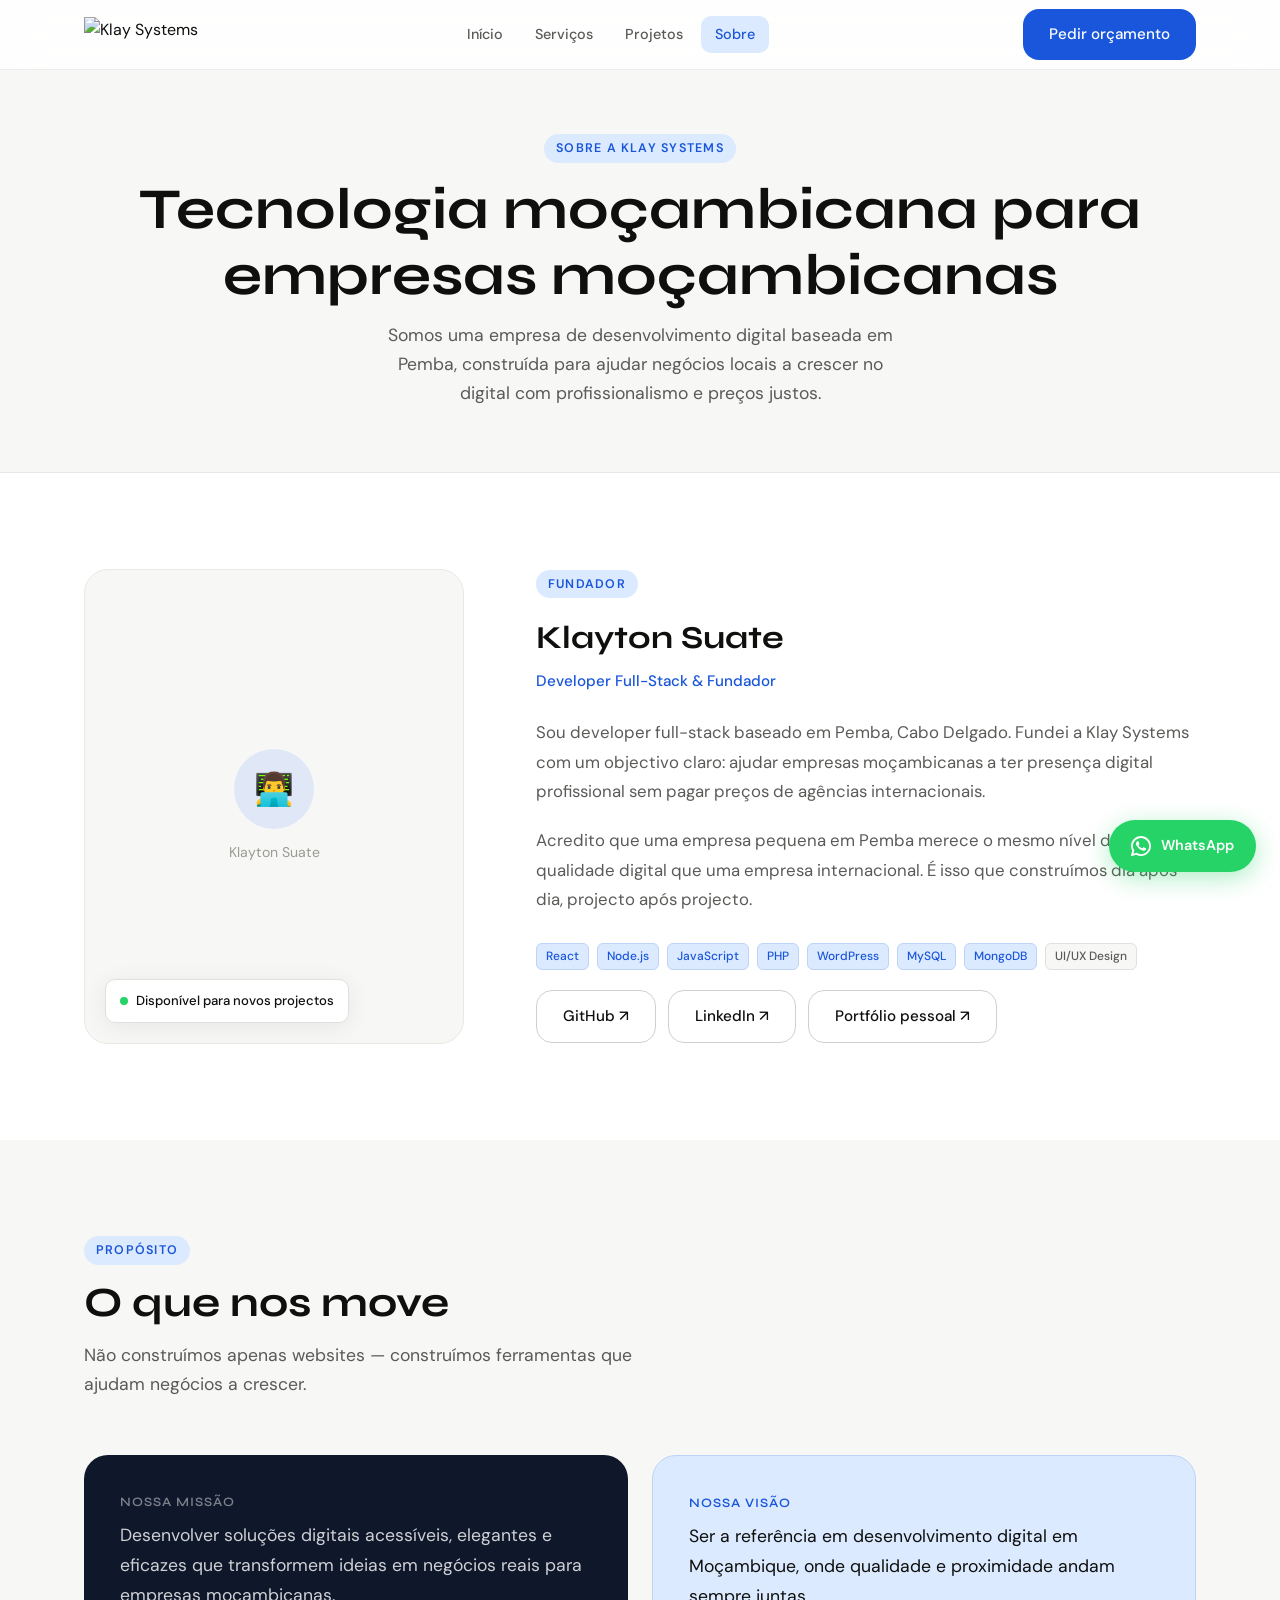
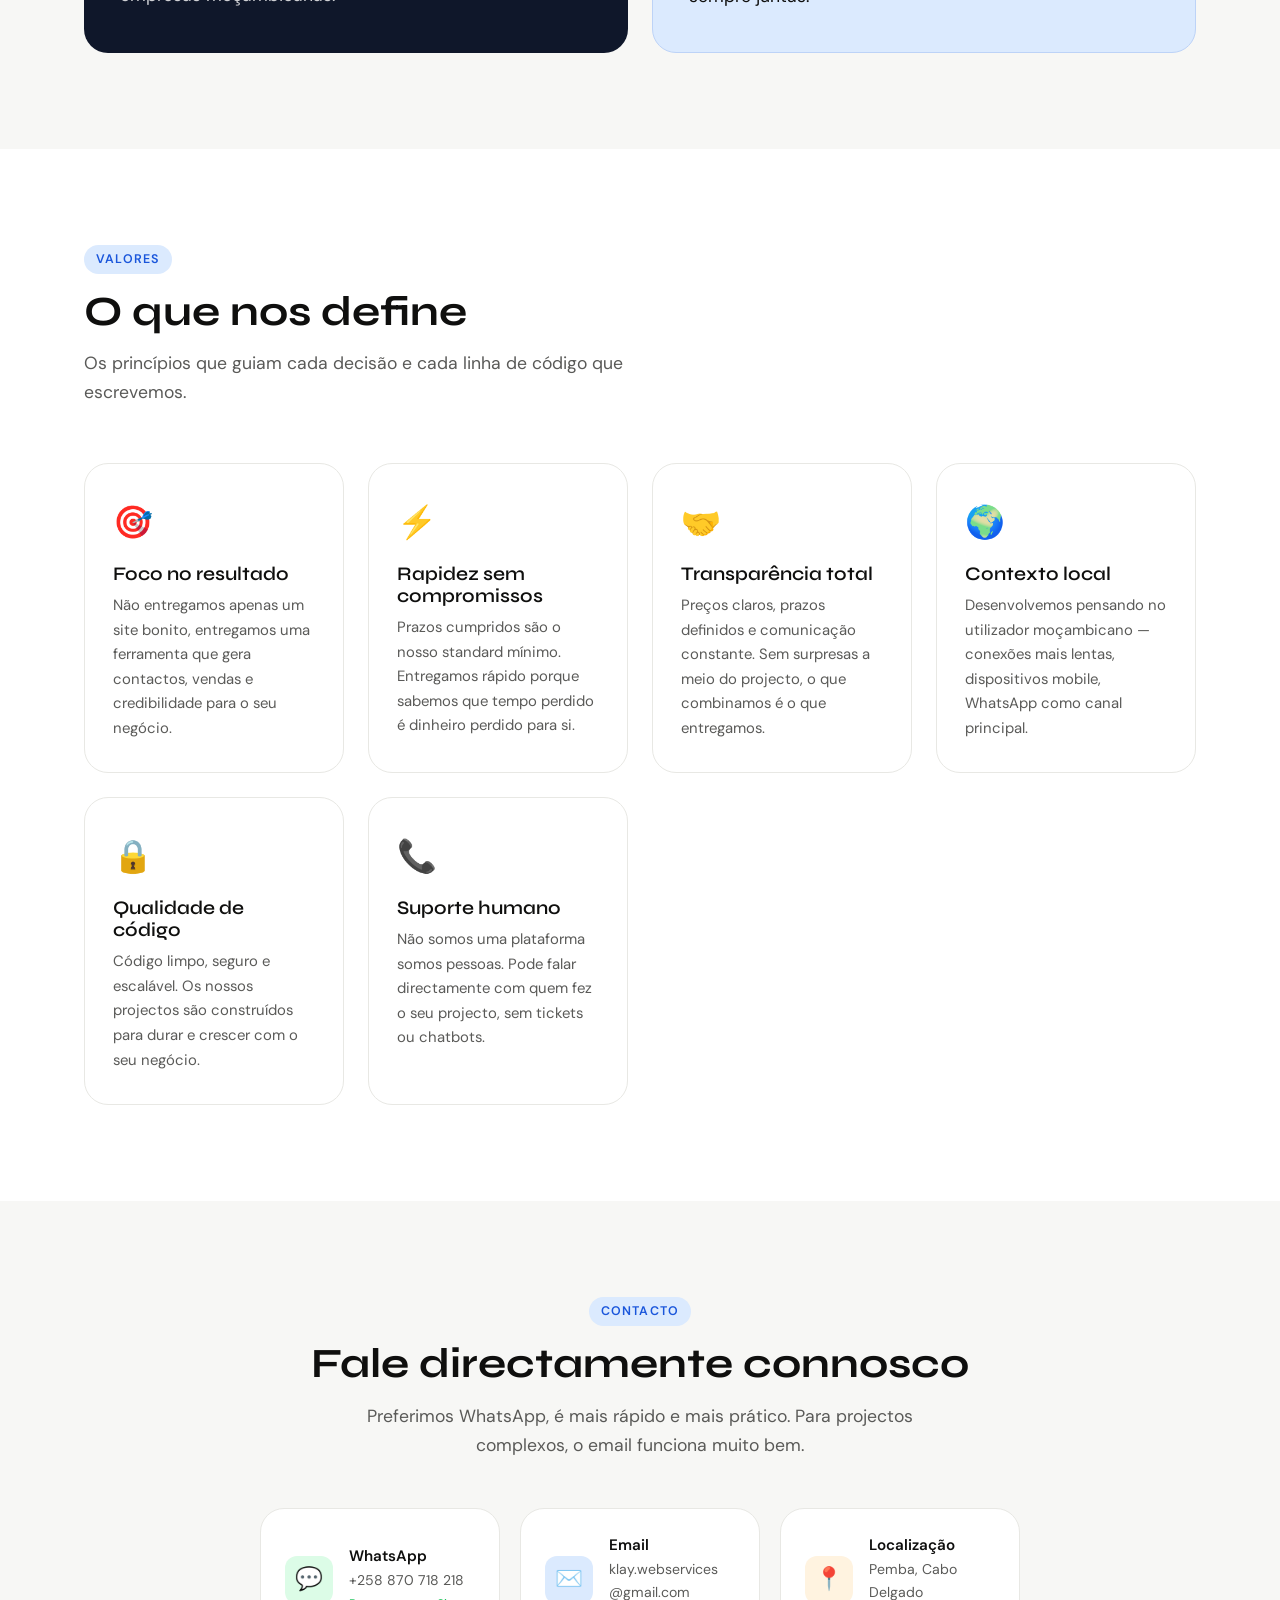
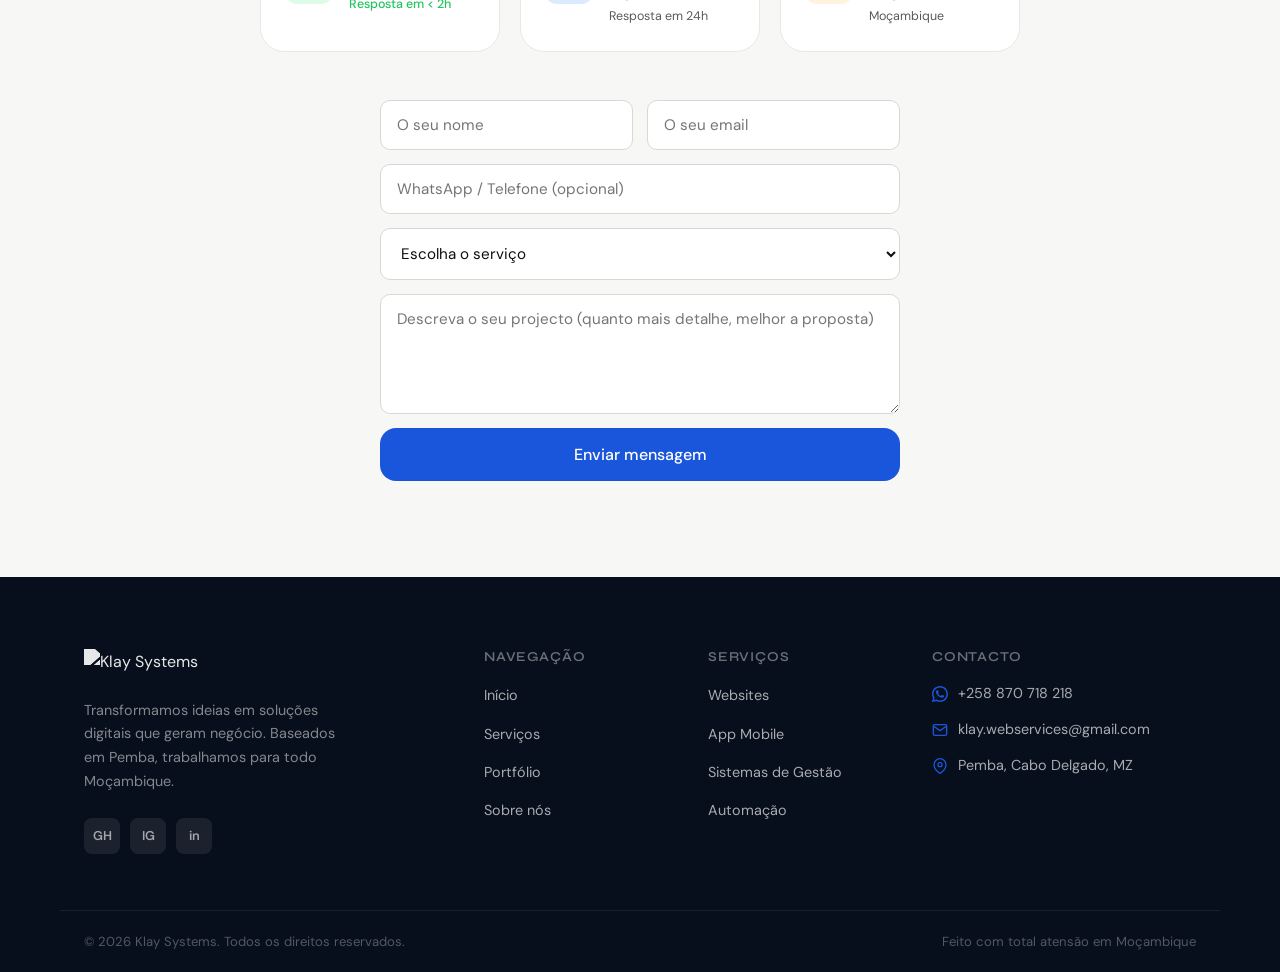
==== sobre.html @ cb5cb596 "Add files via upload p c" ====
<!DOCTYPE html>
<html lang="pt">
<head>
  <meta charset="UTF-8">
  <meta name="viewport" content="width=device-width, initial-scale=1.0">
  <title>Klay Systems | Sobre Nós</title>
  <meta name="description" content="Conheça a Klay Systems — empresa de tecnologia baseada em Pemba, Moçambique, especializada em desenvolvimento web, sistemas e apps mobile.">
  <link rel="icon" type="image/png" href="img/icon.png">
  <link rel="stylesheet" href="style.css">
  <style>
    .page-hero {
      padding: calc(var(--nav-h) + 64px) 0 64px;
      text-align: center;
      background: var(--bg2);
      border-bottom: 1px solid #e8e8e4;
    }
    .page-hero h1 { margin-bottom: 12px; }
    .page-hero p { max-width: 520px; margin: 0 auto; font-size: 1.1rem; }

    /* Founder section */
    .founder-grid {
      display: grid;
      grid-template-columns: 380px 1fr;
      gap: 72px;
      align-items: center;
    }
    .founder-photo {
      border-radius: var(--radius-lg);
      overflow: hidden;
      aspect-ratio: 4/5;
      background: var(--bg2);
      border: 1.5px solid #e8e8e4;
      position: relative;
    }
    .founder-photo img {
      width: 100%; height: 100%;
      object-fit: cover;
      object-position: center top;
    }
    .founder-photo-placeholder {
      width: 100%; height: 100%;
      display: flex;
      flex-direction: column;
      align-items: center;
      justify-content: center;
      gap: 12px;
      color: var(--muted);
      font-size: 0.88rem;
    }
    .founder-photo-placeholder .avatar {
      width: 80px; height: 80px;
      border-radius: 50%;
      background: #e0e8f8;
      display: flex; align-items: center; justify-content: center;
      font-size: 2rem;
    }
    .founder-badge {
      position: absolute;
      bottom: 20px; left: 20px;
      background: var(--bg);
      border: 1px solid #e0e0dc;
      border-radius: var(--radius-sm);
      padding: 10px 14px;
      display: flex;
      align-items: center;
      gap: 8px;
      box-shadow: var(--shadow);
    }
    .founder-badge-dot { width: 8px; height: 8px; border-radius: 50%; background: var(--green); }
    .founder-badge span { font-size: 0.82rem; font-weight: 500; }
    .founder-info {}
    .founder-name {
      font-family: 'Syne', sans-serif;
      font-size: 2rem;
      font-weight: 700;
      margin-bottom: 4px;
    }
    .founder-title { color: var(--primary); font-weight: 500; font-size: 0.95rem; margin-bottom: 24px; }
    .founder-bio { margin-bottom: 28px; line-height: 1.75; }
    .founder-links { display: flex; gap: 12px; flex-wrap: wrap; }
    .founder-skill-tags { display: flex; flex-wrap: wrap; gap: 8px; margin: 20px 0; }

    /* Values */
    .values-grid {
      display: grid;
      grid-template-columns: repeat(auto-fit, minmax(240px, 1fr));
      gap: 24px;
    }
    .value-card {
      background: var(--bg);
      border: 1.5px solid #e8e8e4;
      border-radius: var(--radius-lg);
      padding: 32px 28px;
      transition: var(--transition);
    }
    .value-card:hover {
      border-color: var(--primary);
      box-shadow: var(--shadow);
      transform: translateY(-3px);
    }
    .value-icon { font-size: 2rem; margin-bottom: 14px; }
    .value-card h3 { margin-bottom: 8px; }
    .value-card p { font-size: 0.93rem; }

    /* Mission/Vision */
    .mv-grid {
      display: grid;
      grid-template-columns: 1fr 1fr;
      gap: 24px;
    }
    .mv-card {
      border-radius: var(--radius-lg);
      padding: 40px 36px;
    }
    .mv-card.mission { background: #0f172a; color: #fff; }
    .mv-card.vision  { background: var(--primary-light); border: 1.5px solid #bdd3f7; }
    .mv-card h3 {
      font-size: 0.8rem;
      text-transform: uppercase;
      letter-spacing: 0.08em;
      font-weight: 600;
      margin-bottom: 12px;
    }
    .mv-card.mission h3 { color: rgba(255,255,255,0.45); }
    .mv-card.vision  h3 { color: var(--primary); }
    .mv-card p {
      font-size: 1.1rem;
      line-height: 1.7;
    }
    .mv-card.mission p { color: rgba(255,255,255,0.8); }
    .mv-card.vision  p { color: var(--text); }

    @media (max-width: 900px) {
      .founder-grid { grid-template-columns: 1fr; gap: 36px; }
      .founder-photo { max-width: 320px; margin: 0 auto; }
      .mv-grid { grid-template-columns: 1fr; }
    }
  </style>
</head>
<body>

<!-- NAVBAR -->
<header class="navbar">
  <div class="nav-inner">
    <a class="nav-logo" href="index.html">
      <img src="img/logo.png" alt="Klay Systems" height="36">
    </a>
    <nav class="nav-links">
      <a href="index.html">Início</a>
      <a href="precos.html">Serviços</a>
      <a href="projetos.html">Projetos</a>
      <a href="sobre.html" class="active">Sobre</a>
    </nav>
    <div class="nav-cta">
      <a href="index.html#contacto" class="btn btn-primary">Pedir orçamento</a>
      <button class="hamburger" id="hamburger" aria-label="Abrir menu" aria-expanded="false">
        <span></span><span></span><span></span>
      </button>
    </div>
  </div>
</header>
<nav class="mobile-menu" id="mobile-menu">
  <a href="index.html">Início</a>
  <a href="precos.html">Serviços</a>
  <a href="projetos.html">Projetos</a>
  <a href="sobre.html" class="active">Sobre</a>
  <div class="mobile-menu-cta">
    <a href="index.html#contacto" class="btn btn-primary btn-lg">Pedir orçamento grátis</a>
    <button class="btn btn-wa btn-lg" data-wa>WhatsApp</button>
  </div>
</nav>

<!-- PAGE HERO -->
<section class="page-hero">
  <div class="container">
    <div class="section-label reveal">Sobre a Klay Systems</div>
    <h1 class="reveal reveal-delay-1">Tecnologia moçambicana para empresas moçambicanas</h1>
    <p class="reveal reveal-delay-2">Somos uma empresa de desenvolvimento digital baseada em Pemba, construída para ajudar negócios locais a crescer no digital com profissionalismo e preços justos.</p>
  </div>
</section>

<!-- FOUNDER -->
<section class="section">
  <div class="container">
    <div class="founder-grid">
      <div class="founder-photo reveal">
        <!-- Se tiver foto real, substituir pelo img abaixo -->
        <img src="img/pp.jpg" alt="Klayton Suate — Fundador da Klay Systems" width="380" height="475" loading="lazy"
             onerror="this.style.display='none'; this.nextElementSibling.style.display='flex';">
        <div class="founder-photo-placeholder" style="display:none">
          <div class="avatar">👨‍💻</div>
          <span>Klayton Suate</span>
        </div>
        <div class="founder-badge">
          <div class="founder-badge-dot"></div>
          <span>Disponível para novos projectos</span>
        </div>
      </div>

      <div class="founder-info reveal reveal-delay-2">
        <div class="section-label">Fundador</div>
        <div class="founder-name">Klayton Suate</div>
        <div class="founder-title">Developer Full-Stack & Fundador</div>

        <p class="founder-bio">
          Sou developer full-stack baseado em Pemba, Cabo Delgado. Fundei a Klay Systems com um objectivo claro: ajudar empresas moçambicanas a ter presença digital profissional sem pagar preços de agências internacionais.
        </p>
        <p class="founder-bio" style="margin-top:-8px">
          Acredito que uma empresa pequena em Pemba merece o mesmo nível de qualidade digital que uma empresa internacional. É isso que construímos  dia após dia, projecto após projecto.
        </p>

        <div class="founder-skill-tags">
          <span class="tag tech">React</span>
          <span class="tag tech">Node.js</span>
          <span class="tag tech">JavaScript</span>
          <span class="tag tech">PHP</span>
          <span class="tag tech">WordPress</span>
          <span class="tag tech">MySQL</span>
          <span class="tag tech">MongoDB</span>
          <span class="tag">UI/UX Design</span>
        </div>

        <div class="founder-links">
          <a href="https://github.com/klay-suate" target="_blank" class="btn btn-outline">
            GitHub ↗
          </a>
          <a href="https://www.linkedin.com/in/klayton-ant%C3%B3nio-suate-981164262/" target="_blank" class="btn btn-outline">
            LinkedIn ↗
          </a>
          <a href="https://klay-suate.github.io/portfolio01/" target="_blank" class="btn btn-outline">
            Portfólio pessoal ↗
          </a>
        </div>
      </div>
    </div>
  </div>
</section>

<!-- MISSION / VISION -->
<section class="section alt-bg">
  <div class="container">
    <div class="section-label reveal">Propósito</div>
    <h2 class="section-title reveal reveal-delay-1">O que nos move</h2>
    <p class="section-sub reveal reveal-delay-2">Não construímos apenas websites — construímos ferramentas que ajudam negócios a crescer.</p>

    <div class="mv-grid reveal">
      <div class="mv-card mission">
        <h3>Nossa Missão</h3>
        <p>Desenvolver soluções digitais acessíveis, elegantes e eficazes que transformem ideias em negócios reais para empresas moçambicanas.</p>
      </div>
      <div class="mv-card vision">
        <h3>Nossa Visão</h3>
        <p>Ser a referência em desenvolvimento digital em Moçambique, onde qualidade e proximidade andam sempre juntas.</p>
      </div>
    </div>
  </div>
</section>

<!-- VALUES -->
<section class="section">
  <div class="container">
    <div class="section-label reveal">Valores</div>
    <h2 class="section-title reveal reveal-delay-1">O que nos define</h2>
    <p class="section-sub reveal reveal-delay-2">Os princípios que guiam cada decisão e cada linha de código que escrevemos.</p>

    <div class="values-grid">
      <div class="value-card reveal reveal-delay-1">
        <div class="value-icon">🎯</div>
        <h3>Foco no resultado</h3>
        <p>Não entregamos apenas um site bonito, entregamos uma ferramenta que gera contactos, vendas e credibilidade para o seu negócio.</p>
      </div>
      <div class="value-card reveal reveal-delay-2">
        <div class="value-icon">⚡</div>
        <h3>Rapidez sem compromissos</h3>
        <p>Prazos cumpridos são o nosso standard mínimo. Entregamos rápido porque sabemos que tempo perdido é dinheiro perdido para si.</p>
      </div>
      <div class="value-card reveal reveal-delay-3">
        <div class="value-icon">🤝</div>
        <h3>Transparência total</h3>
        <p>Preços claros, prazos definidos e comunicação constante. Sem surpresas a meio do projecto, o que combinamos é o que entregamos.</p>
      </div>
      <div class="value-card reveal reveal-delay-1">
        <div class="value-icon">🌍</div>
        <h3>Contexto local</h3>
        <p>Desenvolvemos pensando no utilizador moçambicano — conexões mais lentas, dispositivos mobile, WhatsApp como canal principal.</p>
      </div>
      <div class="value-card reveal reveal-delay-2">
        <div class="value-icon">🔒</div>
        <h3>Qualidade de código</h3>
        <p>Código limpo, seguro e escalável. Os nossos projectos são construídos para durar e crescer com o seu negócio.</p>
      </div>
      <div class="value-card reveal reveal-delay-3">
        <div class="value-icon">📞</div>
        <h3>Suporte humano</h3>
        <p>Não somos uma plataforma  somos pessoas. Pode falar directamente com quem fez o seu projecto, sem tickets ou chatbots.</p>
      </div>
    </div>
  </div>
</section>

<!-- CONTACT SECTION -->
<section class="section alt-bg" id="contacto">
  <div class="container" style="text-align:center">
    <div class="section-label reveal">Contacto</div>
    <h2 class="section-title reveal reveal-delay-1">Fale directamente connosco</h2>
    <p class="section-sub reveal reveal-delay-2" style="margin: 0 auto 48px">Preferimos WhatsApp, é mais rápido e mais prático. Para projectos complexos, o email funciona muito bem.</p>

    <div style="display:grid;grid-template-columns:repeat(auto-fit,minmax(240px,1fr));gap:20px;max-width:760px;margin:0 auto 48px" class="reveal">
      <a href="https://wa.me/258870718218?text=Olá!%20Vim%20pelo%20site%20e%20gostaria%20de%20um%20orçamento." target="_blank"
         style="display:flex;align-items:center;gap:16px;padding:24px;background:var(--bg);border:1.5px solid #e8e8e4;border-radius:var(--radius-lg);transition:var(--transition);text-decoration:none"
         onmouseover="this.style.borderColor='#25d366'" onmouseout="this.style.borderColor='#e8e8e4'">
        <div style="width:48px;height:48px;border-radius:12px;background:#dcfce7;display:flex;align-items:center;justify-content:center;flex-shrink:0;font-size:1.4rem">💬</div>
        <div style="text-align:left">
          <div style="font-weight:600;font-size:0.95rem;color:var(--text)">WhatsApp</div>
          <div style="font-size:0.88rem;color:var(--soft)">+258 870 718 218</div>
          <div style="font-size:0.78rem;color:#22c55e;margin-top:2px;font-weight:500">Resposta em &lt; 2h</div>
        </div>
      </a>
      <a href="mailto:klaysuate@gmail.com"
         style="display:flex;align-items:center;gap:16px;padding:24px;background:var(--bg);border:1.5px solid #e8e8e4;border-radius:var(--radius-lg);transition:var(--transition);text-decoration:none"
         onmouseover="this.style.borderColor='var(--primary)'" onmouseout="this.style.borderColor='#e8e8e4'">
        <div style="width:48px;height:48px;border-radius:12px;background:var(--primary-light);display:flex;align-items:center;justify-content:center;flex-shrink:0;font-size:1.4rem">✉️</div>
        <div style="text-align:left">
          <div style="font-weight:600;font-size:0.95rem;color:var(--text)">Email</div>
          <div style="font-size:0.88rem;color:var(--soft)">klay.webservices<br>@gmail.com</div>
          <div style="font-size:0.78rem;color:var(--soft);margin-top:2px">Resposta em 24h</div>
        </div>
      </a>
      <div style="display:flex;align-items:center;gap:16px;padding:24px;background:var(--bg);border:1.5px solid #e8e8e4;border-radius:var(--radius-lg)">
        <div style="width:48px;height:48px;border-radius:12px;background:#fff3e0;display:flex;align-items:center;justify-content:center;flex-shrink:0;font-size:1.4rem">📍</div>
        <div style="text-align:left">
          <div style="font-weight:600;font-size:0.95rem;color:var(--text)">Localização</div>
          <div style="font-size:0.88rem;color:var(--soft)">Pemba, Cabo Delgado</div>
          <div style="font-size:0.78rem;color:var(--soft);margin-top:2px">Moçambique</div>
        </div>
      </div>
    </div>

    <form action="https://formspree.io/f/xqeypeen" method="POST" class="contact-form reveal reveal-delay-2">
      <div class="form-row">
        <input type="text" name="Nome" placeholder="O seu nome" required>
        <input type="email" name="Email" placeholder="O seu email" required>
      </div>
      <input type="tel" name="Telefone" placeholder="WhatsApp / Telefone (opcional)">
      <select name="servico" required>
        <option value="">Escolha o serviço</option>
        <option>Criação de Website</option>
        <option>Desenvolvimento de Software</option>
        <option>Loja Online</option>
        <option>App Mobile</option>
        <option>Automação</option>
        <option>Manutenção / Suporte</option>
        <option>Outro</option>
      </select>
      <textarea name="Mensagem" placeholder="Descreva o seu projecto (quanto mais detalhe, melhor a proposta)"></textarea>
      <button type="submit" class="btn btn-primary btn-lg form-submit">Enviar mensagem</button>
    </form>
    <div class="form-success">
      ✓ Mensagem enviada com sucesso! Respondemos em até 2 horas nos dias úteis.
    </div>
  </div>
</section>

<!-- FOOTER -->
<footer class="footer">
  <div class="footer-grid">
    <div class="footer-brand">
      <img src="img/logo.png" alt="Klay Systems" class="footer-logo-img">
      <p>Transformamos ideias em soluções digitais que geram negócio. Baseados em Pemba, trabalhamos para todo Moçambique.</p>
      <div class="footer-social">
        <a href="https://github.com/klay-suate" target="_blank" class="social-btn">GH</a>
        <a href="https://www.instagram.com/klay_suate" target="_blank" class="social-btn">IG</a>
        <a href="https://www.linkedin.com/in/klayton-ant%C3%B3nio-suate-981164262/" target="_blank" class="social-btn">in</a>
      </div>
    </div>
    <div class="footer-col">
      <h4>Navegação</h4>
      <ul>
        <li><a href="index.html">Início</a></li>
        <li><a href="precos.html">Serviços</a></li>
        <li><a href="projetos.html">Portfólio</a></li>
        <li><a href="sobre.html">Sobre nós</a></li>
      </ul>
    </div>
    <div class="footer-col">
      <h4>Serviços</h4>
      <ul>
        <li><a href="precos.html">Websites</a></li>
        <li><a href="precos.html">App Mobile</a></li>
        <li><a href="precos.html">Sistemas de Gestão</a></li>
        <li><a href="precos.html">Automação</a></li>
      </ul>
    </div>
    <div class="footer-col">
      <h4>Contacto</h4>
      <a href="https://wa.me/258870718218" class="footer-contact-item" target="_blank">
        <svg viewBox="0 0 24 24" fill="currentColor"><path d="M17.472 14.382c-.297-.149-1.758-.867-2.03-.967-.273-.099-.471-.148-.67.15-.197.297-.767.966-.94 1.164-.173.199-.347.223-.644.075-.297-.15-1.255-.463-2.39-1.475-.883-.788-1.48-1.761-1.653-2.059-.173-.297-.018-.458.13-.606.134-.133.298-.347.446-.52.149-.174.198-.298.298-.497.099-.198.05-.371-.025-.52-.075-.149-.669-1.612-.916-2.207-.242-.579-.487-.5-.669-.51-.173-.008-.371-.01-.57-.01-.198 0-.52.074-.792.372-.272.297-1.04 1.016-1.04 2.479 0 1.462 1.065 2.875 1.213 3.074.149.198 2.096 3.2 5.077 4.487.709.306 1.262.489 1.694.625.712.227 1.36.195 1.871.118.571-.085 1.758-.719 2.006-1.413.248-.694.248-1.289.173-1.413-.074-.124-.272-.198-.57-.347z"/><path d="M12 0C5.373 0 0 5.373 0 12c0 2.122.554 4.108 1.522 5.83L.054 23.077a.75.75 0 00.916.914l5.316-1.454A11.953 11.953 0 0012 24c6.627 0 12-5.373 12-12S18.627 0 12 0zm0 21.75a9.723 9.723 0 01-4.985-1.37l-.356-.213-3.688 1.008 1.03-3.597-.233-.371A9.694 9.694 0 012.25 12c0-5.376 4.374-9.75 9.75-9.75S21.75 6.624 21.75 12 17.376 21.75 12 21.75z"/></svg>
        +258 870 718 218
      </a>
      <a href="mailto:klaysuate@gmail.com" class="footer-contact-item">
        <svg viewBox="0 0 24 24" fill="none" stroke="currentColor" stroke-width="2"><path d="M4 4h16c1.1 0 2 .9 2 2v12c0 1.1-.9 2-2 2H4c-1.1 0-2-.9-2-2V6c0-1.1.9-2 2-2z"/><polyline points="22,6 12,13 2,6"/></svg>
        klay.webservices@gmail.com
      </a>
      <div class="footer-contact-item">
        <svg viewBox="0 0 24 24" fill="none" stroke="currentColor" stroke-width="2"><path d="M21 10c0 7-9 13-9 13s-9-6-9-13a9 9 0 0118 0z"/><circle cx="12" cy="10" r="3"/></svg>
        Pemba, Cabo Delgado, MZ
      </div>
    </div>
  </div>
  <div class="footer-bottom container">
    <span>© 2026 Klay Systems. Todos os direitos reservados.</span>
    <span>Feito com total atensão em Moçambique</span>
  </div>
</footer>

<a href="https://wa.me/258870718218?text=Olá!%20Vim%20pelo%20site%20e%20gostaria%20de%20um%20orçamento." class="wa-float" target="_blank" rel="noopener">
  <svg viewBox="0 0 24 24" fill="currentColor"><path d="M17.472 14.382c-.297-.149-1.758-.867-2.03-.967-.273-.099-.471-.148-.67.15-.197.297-.767.966-.94 1.164-.173.199-.347.223-.644.075-.297-.15-1.255-.463-2.39-1.475-.883-.788-1.48-1.761-1.653-2.059-.173-.297-.018-.458.13-.606.134-.133.298-.347.446-.52.149-.174.198-.298.298-.497.099-.198.05-.371-.025-.52-.075-.149-.669-1.612-.916-2.207-.242-.579-.487-.5-.669-.51-.173-.008-.371-.01-.57-.01-.198 0-.52.074-.792.372-.272.297-1.04 1.016-1.04 2.479 0 1.462 1.065 2.875 1.213 3.074.149.198 2.096 3.2 5.077 4.487.709.306 1.262.489 1.694.625.712.227 1.36.195 1.871.118.571-.085 1.758-.719 2.006-1.413.248-.694.248-1.289.173-1.413-.074-.124-.272-.198-.57-.347z"/><path d="M12 0C5.373 0 0 5.373 0 12c0 2.122.554 4.108 1.522 5.83L.054 23.077a.75.75 0 00.916.914l5.316-1.454A11.953 11.953 0 0012 24c6.627 0 12-5.373 12-12S18.627 0 12 0zm0 21.75a9.723 9.723 0 01-4.985-1.37l-.356-.213-3.688 1.008 1.03-3.597-.233-.371A9.694 9.694 0 012.25 12c0-5.376 4.374-9.75 9.75-9.75S21.75 6.624 21.75 12 17.376 21.75 12 21.75z"/></svg>
  <span class="wa-label">WhatsApp</span>
</a>

<script src="script.js"></script>
</body>
</html>
---- style.css ----
/* =============================================
   KLAY SYSTEMS — Design System
   ============================================= */
@import url('https://fonts.googleapis.com/css2?family=Syne:wght@400;500;600;700;800&family=DM+Sans:wght@300;400;500&display=swap');

:root {
  --bg: #ffffff;
  --bg2: #f7f7f5;
  --text: #0f0f0e;
  --soft: #5a5a58;
  --muted: #9a9a96;
  --primary: #1a56db;
  --primary-dark: #1240aa;
  --primary-light: #dbeafe;
  --accent: #f59e0b;
  --green: #25d366;
  --radius: 16px;
  --radius-sm: 10px;
  --radius-lg: 24px;
  --shadow: 0 4px 24px rgba(0,0,0,0.07);
  --shadow-md: 0 8px 40px rgba(0,0,0,0.10);
  --nav-h: 70px;
  --max-w: 1160px;
  --transition: 0.25s cubic-bezier(0.4,0,0.2,1);
}

/* ===== RESET ===== */
*, *::before, *::after {
  margin: 0; padding: 0;
  box-sizing: border-box;
}
html { scroll-behavior: smooth; }
body {
  font-family: 'DM Sans', sans-serif;
  background: var(--bg);
  color: var(--text);
  line-height: 1.65;
  overflow-x: hidden;
}
img { max-width: 100%; display: block; }
a { color: inherit; text-decoration: none; }
ul { list-style: none; }
button { font-family: inherit; cursor: pointer; }

/* ===== TYPOGRAPHY ===== */
h1, h2, h3, h4 {
  font-family: 'Syne', sans-serif;
  line-height: 1.15;
  font-weight: 700;
}
h1 { font-size: clamp(2.2rem, 5vw, 3.6rem); }
h2 { font-size: clamp(1.7rem, 3.5vw, 2.6rem); }
h3 { font-size: 1.2rem; font-weight: 600; }
p  { font-size: 1.05rem; color: var(--soft); }

/* ===== LAYOUT ===== */
.container {
  max-width: var(--max-w);
  margin: 0 auto;
  padding: 0 24px;
}
.section {
  padding: 96px 0;
}
.section-label {
  display: inline-block;
  font-size: 0.78rem;
  font-weight: 600;
  letter-spacing: 0.1em;
  text-transform: uppercase;
  color: var(--primary);
  background: var(--primary-light);
  padding: 4px 12px;
  border-radius: 20px;
  margin-bottom: 14px;
}
.section-title {
  margin-bottom: 14px;
}
.section-sub {
  font-size: 1.1rem;
  color: var(--soft);
  max-width: 560px;
  margin-bottom: 56px;
}
.alt-bg { background: var(--bg2); }

/* ===== BUTTONS ===== */
.btn {
  display: inline-flex;
  align-items: center;
  gap: 8px;
  font-family: 'DM Sans', sans-serif;
  font-weight: 500;
  font-size: 0.95rem;
  padding: 13px 26px;
  border-radius: var(--radius);
  border: none;
  transition: var(--transition);
  cursor: pointer;
  text-decoration: none;
  white-space: nowrap;
}
.btn-primary {
  background: var(--primary);
  color: #fff;
}
.btn-primary:hover {
  background: var(--primary-dark);
  transform: translateY(-1px);
  box-shadow: 0 6px 20px rgba(26,86,219,0.3);
}
.btn-outline {
  background: transparent;
  color: var(--text);
  border: 1.5px solid #d0d0cc;
}
.btn-outline:hover {
  border-color: var(--primary);
  color: var(--primary);
}
.btn-wa {
  background: var(--green);
  color: #fff;
}
.btn-wa:hover {
  background: #1db954;
  transform: translateY(-1px);
  box-shadow: 0 6px 20px rgba(37,211,102,0.3);
}
.btn-lg { padding: 16px 32px; font-size: 1rem; }
.btn svg { width: 18px; height: 18px; flex-shrink: 0; }

/* ===== NAVBAR ===== */
.navbar {
  position: fixed;
  top: 0; left: 0; right: 0;
  height: var(--nav-h);
  backdrop-filter: blur(20px);
  -webkit-backdrop-filter: blur(20px);
  background: rgba(255,255,255,0.88);
  border-bottom: 1px solid rgba(0,0,0,0.07);
  z-index: 1000;
  transition: box-shadow var(--transition);
}
.navbar.scrolled {
  box-shadow: 0 2px 20px rgba(0,0,0,0.08);
}
.nav-inner {
  max-width: var(--max-w);
  margin: 0 auto;
  padding: 0 24px;
  height: 100%;
  display: flex;
  align-items: center;
  justify-content: space-between;
}
.nav-logo {
  display: flex;
  align-items: center;
  gap: 10px;
}
.nav-logo img { height: 36px; }
.nav-logo-text {
  font-family: 'Syne', sans-serif;
  font-weight: 700;
  font-size: 1.1rem;
  color: var(--text);
  display: none; /* show via JS after logo loads */
}
.nav-links {
  display: flex;
  align-items: center;
  gap: 4px;
}
.nav-links a {
  font-weight: 500;
  font-size: 0.9rem;
  color: var(--soft);
  padding: 7px 14px;
  border-radius: var(--radius-sm);
  transition: var(--transition);
}
.nav-links a:hover, .nav-links a.active {
  color: var(--primary);
  background: var(--primary-light);
}
.nav-cta {
  display: flex;
  align-items: center;
  gap: 10px;
}
.hamburger {
  display: none;
  flex-direction: column;
  justify-content: center;
  align-items: center;
  gap: 5px;
  width: 40px; height: 40px;
  border: none;
  background: transparent;
  cursor: pointer;
  padding: 6px;
  border-radius: var(--radius-sm);
  transition: var(--transition);
}
.hamburger:hover { background: var(--bg2); }
.hamburger span {
  display: block;
  width: 22px; height: 2px;
  background: var(--text);
  border-radius: 2px;
  transition: var(--transition);
}
.hamburger.open span:nth-child(1) { transform: translateY(7px) rotate(45deg); }
.hamburger.open span:nth-child(2) { opacity: 0; transform: scaleX(0); }
.hamburger.open span:nth-child(3) { transform: translateY(-7px) rotate(-45deg); }

/* Mobile nav drawer */
.mobile-menu {
  display: none;
  position: fixed;
  top: var(--nav-h); left: 0; right: 0;
  background: var(--bg);
  border-bottom: 1px solid rgba(0,0,0,0.08);
  padding: 16px 24px 24px;
  z-index: 999;
  flex-direction: column;
  gap: 4px;
  box-shadow: 0 8px 30px rgba(0,0,0,0.08);
  transform: translateY(-10px);
  opacity: 0;
  transition: var(--transition);
}
.mobile-menu.open {
  display: flex;
  transform: translateY(0);
  opacity: 1;
}
.mobile-menu a {
  display: block;
  font-weight: 500;
  font-size: 1rem;
  color: var(--text);
  padding: 12px 16px;
  border-radius: var(--radius-sm);
  transition: var(--transition);
}
.mobile-menu a:hover, .mobile-menu a.active { background: var(--primary-light); color: var(--primary); }
.mobile-menu-cta {
  display: flex;
  flex-direction: column;
  gap: 10px;
  margin-top: 12px;
  padding-top: 16px;
  border-top: 1px solid rgba(0,0,0,0.07);
}
.mobile-menu-cta .btn { justify-content: center; }

/* ===== WHATSAPP FLOATING ===== */
.wa-float {
  position: fixed;
  bottom: 28px; right: 24px;
  background: var(--green);
  color: #fff;
  display: flex;
  align-items: center;
  gap: 10px;
  padding: 14px 22px;
  border-radius: 50px;
  font-weight: 600;
  font-size: 0.9rem;
  box-shadow: 0 6px 24px rgba(37,211,102,0.38);
  z-index: 998;
  transition: var(--transition);
  cursor: pointer;
  text-decoration: none;
  border: none;
  font-family: 'DM Sans', sans-serif;
}
.wa-float:hover { transform: translateY(-3px) scale(1.03); box-shadow: 0 10px 30px rgba(37,211,102,0.45); }
.wa-float svg { width: 20px; height: 20px; flex-shrink: 0; }
.wa-label { display: inline; }

/* ===== HERO ===== */
.hero {
  min-height: 100vh;
  display: flex;
  align-items: center;
  padding-top: var(--nav-h);
  position: relative;
  overflow: hidden;
}
.hero-bg {
  position: absolute;
  inset: 0;
  background-image: url(img/escritorio.jpg);
  background-size: cover;
  background-position: center;
  z-index: 0;
}
.hero-overlay {
  position: absolute;
  inset: 0;
  background: linear-gradient(135deg, rgba(10,15,40,0.82) 0%, rgba(10,15,40,0.55) 60%, rgba(10,15,40,0.3) 100%);
  z-index: 1;
}
.hero-content {
  position: relative;
  z-index: 2;
  max-width: var(--max-w);
  margin: 0 auto;
  padding: 60px 24px 80px;
  width: 100%;
}
.hero-badge {
  display: inline-flex;
  align-items: center;
  gap: 8px;
  background: rgba(255,255,255,0.14);
  border: 1px solid rgba(255,255,255,0.22);
  color: #fff;
  font-size: 0.82rem;
  font-weight: 500;
  padding: 6px 14px;
  border-radius: 20px;
  backdrop-filter: blur(6px);
  margin-bottom: 24px;
}
.hero-badge .dot {
  width: 7px; height: 7px;
  border-radius: 50%;
  background: var(--green);
  animation: pulse 2s infinite;
}
@keyframes pulse {
  0%, 100% { opacity: 1; transform: scale(1); }
  50% { opacity: 0.6; transform: scale(0.85); }
}
.hero h1 {
  color: #fff;
  max-width: 680px;
  margin-bottom: 20px;
  line-height: 1.12;
}
.hero h1 em {
  font-style: normal;
  color: #93c5fd;
}
.hero-sub {
  color: rgba(255,255,255,0.75);
  font-size: 1.15rem;
  max-width: 520px;
  margin-bottom: 36px;
  line-height: 1.65;
}
.hero-ctas {
  display: flex;
  gap: 14px;
  flex-wrap: wrap;
  align-items: center;
}
.hero-stats {
  display: flex;
  gap: 36px;
  margin-top: 56px;
  padding-top: 36px;
  border-top: 1px solid rgba(255,255,255,0.15);
  flex-wrap: wrap;
}
.hero-stat-num {
  font-family: 'Syne', sans-serif;
  font-size: 2rem;
  font-weight: 700;
  color: #fff;
  line-height: 1;
  margin-bottom: 4px;
}
.hero-stat-label {
  font-size: 0.82rem;
  color: rgba(255,255,255,0.6);
}

/* ===== SERVICES GRID ===== */
.services-grid {
  display: grid;
  grid-template-columns: repeat(auto-fit, minmax(280px, 1fr));
  gap: 24px;
}
.service-card {
  background: var(--bg);
  border: 1.5px solid #e8e8e4;
  border-radius: var(--radius-lg);
  padding: 36px 32px;
  transition: var(--transition);
  position: relative;
  overflow: hidden;
}
.service-card::before {
  content: '';
  position: absolute;
  top: 0; left: 0; right: 0;
  height: 3px;
  background: var(--primary);
  transform: scaleX(0);
  transform-origin: left;
  transition: var(--transition);
}
.service-card:hover {
  border-color: #c7d7f7;
  box-shadow: var(--shadow-md);
  transform: translateY(-4px);
}
.service-card:hover::before { transform: scaleX(1); }
.service-icon {
  width: 52px; height: 52px;
  border-radius: var(--radius-sm);
  background: var(--primary-light);
  display: flex;
  align-items: center;
  justify-content: center;
  margin-bottom: 20px;
  font-size: 1.5rem;
}
.service-card h3 {
  margin-bottom: 10px;
  font-size: 1.15rem;
}
.service-card p {
  font-size: 0.95rem;
  line-height: 1.65;
  margin-bottom: 16px;
}
.service-price {
  font-size: 0.85rem;
  font-weight: 600;
  color: var(--primary);
  background: var(--primary-light);
  display: inline-block;
  padding: 4px 10px;
  border-radius: 6px;
}

/* ===== PROCESS STEPS ===== */
.process-grid {
  display: grid;
  grid-template-columns: repeat(auto-fit, minmax(240px, 1fr));
  gap: 20px;
  position: relative;
}
.process-step {
  background: var(--bg);
  border-radius: var(--radius-lg);
  padding: 36px 28px;
  text-align: center;
  border: 1.5px solid #e8e8e4;
  transition: var(--transition);
}
.process-step:hover {
  border-color: var(--primary);
  box-shadow: var(--shadow);
}
.step-num {
  width: 44px; height: 44px;
  border-radius: 50%;
  background: var(--primary);
  color: #fff;
  font-family: 'Syne', sans-serif;
  font-weight: 700;
  font-size: 1.1rem;
  display: flex;
  align-items: center;
  justify-content: center;
  margin: 0 auto 18px;
}
.process-step h3 { margin-bottom: 10px; }
.process-step p { font-size: 0.95rem; }

/* ===== PORTFOLIO ===== */
.portfolio-grid {
  display: grid;
  grid-template-columns: repeat(auto-fit, minmax(300px, 1fr));
  gap: 28px;
}
.portfolio-card {
  border-radius: var(--radius-lg);
  overflow: hidden;
  border: 1.5px solid #e8e8e4;
  background: var(--bg);
  transition: var(--transition);
}
.portfolio-card:hover {
  box-shadow: var(--shadow-md);
  transform: translateY(-4px);
  border-color: #c7d7f7;
}
.portfolio-img {
  position: relative;
  overflow: hidden;
  aspect-ratio: 16/9;
}
.portfolio-img img {
  width: 100%; height: 100%;
  object-fit: cover;
  transition: transform 0.5s ease;
}
.portfolio-card:hover .portfolio-img img { transform: scale(1.05); }
.portfolio-overlay {
  position: absolute;
  inset: 0;
  background: rgba(10,15,40,0.72);
  display: flex;
  align-items: center;
  justify-content: center;
  opacity: 0;
  transition: var(--transition);
}
.portfolio-card:hover .portfolio-overlay { opacity: 1; }
.portfolio-info { padding: 20px 22px; }
.portfolio-info h3 { margin-bottom: 6px; font-size: 1.05rem; }
.portfolio-meta {
  display: flex;
  gap: 8px;
  flex-wrap: wrap;
  margin-top: 10px;
}
.tag {
  font-size: 0.75rem;
  font-weight: 500;
  padding: 3px 9px;
  border-radius: 6px;
  background: var(--bg2);
  color: var(--soft);
  border: 1px solid #e0e0dc;
}
.tag.tech { background: var(--primary-light); color: var(--primary); border-color: #bdd3f7; }

/* ===== CTA BLOCK ===== */
.cta-block {
  background: linear-gradient(135deg, #0f172a 0%, #1e3a8a 100%);
  border-radius: var(--radius-lg);
  padding: 72px 48px;
  text-align: center;
  color: #fff;
  position: relative;
  overflow: hidden;
}
.cta-block::before {
  content: '';
  position: absolute;
  top: -40%; right: -10%;
  width: 500px; height: 500px;
  border-radius: 50%;
  background: rgba(255,255,255,0.04);
  pointer-events: none;
}
.cta-block h2 { color: #fff; margin-bottom: 14px; }
.cta-block p { color: rgba(255,255,255,0.65); max-width: 460px; margin: 0 auto 32px; }
.cta-btns {
  display: flex;
  gap: 14px;
  justify-content: center;
  flex-wrap: wrap;
}

/* ===== CONTACT FORM ===== */
.contact-form {
  max-width: 520px;
  margin: 0 auto;
  display: grid;
  gap: 14px;
}
.form-row {
  display: grid;
  grid-template-columns: 1fr 1fr;
  gap: 14px;
}
.contact-form input,
.contact-form select,
.contact-form textarea {
  width: 100%;
  padding: 14px 16px;
  border: 1.5px solid #d8d8d4;
  border-radius: var(--radius-sm);
  font-family: 'DM Sans', sans-serif;
  font-size: 0.95rem;
  color: var(--text);
  background: var(--bg);
  transition: var(--transition);
  outline: none;
}
.contact-form input:focus,
.contact-form select:focus,
.contact-form textarea:focus {
  border-color: var(--primary);
  box-shadow: 0 0 0 3px rgba(26,86,219,0.12);
}
.contact-form textarea { resize: vertical; min-height: 120px; }
.form-submit { width: 100%; justify-content: center; }
.form-success {
  display: none;
  text-align: center;
  padding: 28px;
  background: #f0fdf4;
  border: 1.5px solid #bbf7d0;
  border-radius: var(--radius);
  color: #166534;
  font-weight: 500;
}

/* ===== FOOTER ===== */
.footer {
  background: #080f1c;
  color: #fff;
  padding: 72px 0 0;
}
.footer-grid {
  max-width: var(--max-w);
  margin: 0 auto;
  padding: 0 24px;
  display: grid;
  grid-template-columns: 2fr 1fr 1fr 1.5fr;
  gap: 48px;
  padding-bottom: 56px;
}
.footer-brand p {
  color: rgba(255,255,255,0.5);
  font-size: 0.9rem;
  margin: 14px 0 24px;
  max-width: 260px;
  line-height: 1.65;
}
.footer-logo-img { height: 36px; filter: brightness(0) invert(1); opacity: 0.9; }
.footer-col h4 {
  font-family: 'Syne', sans-serif;
  font-size: 0.85rem;
  font-weight: 600;
  letter-spacing: 0.06em;
  text-transform: uppercase;
  color: rgba(255,255,255,0.4);
  margin-bottom: 18px;
}
.footer-col ul li { margin-bottom: 12px; }
.footer-col ul li a {
  color: rgba(255,255,255,0.65);
  font-size: 0.9rem;
  transition: var(--transition);
}
.footer-col ul li a:hover { color: #fff; }
.footer-contact-item {
  display: flex;
  align-items: center;
  gap: 10px;
  color: rgba(255,255,255,0.65);
  font-size: 0.9rem;
  margin-bottom: 12px;
  transition: var(--transition);
}
.footer-contact-item:hover { color: #fff; }
.footer-contact-item svg { width: 16px; height: 16px; flex-shrink: 0; color: var(--primary); }
.footer-social {
  display: flex;
  gap: 10px;
  margin-top: 20px;
}
.social-btn {
  width: 36px; height: 36px;
  border-radius: 8px;
  background: rgba(255,255,255,0.08);
  display: flex;
  align-items: center;
  justify-content: center;
  color: rgba(255,255,255,0.6);
  transition: var(--transition);
  text-decoration: none;
  font-size: 0.8rem;
  font-weight: 600;
}
.social-btn:hover { background: var(--primary); color: #fff; }
.footer-bottom {
  border-top: 1px solid rgba(255,255,255,0.07);
  padding: 20px 24px;
  max-width: var(--max-w);
  margin: 0 auto;
  display: flex;
  align-items: center;
  justify-content: space-between;
  font-size: 0.82rem;
  color: rgba(255,255,255,0.3);
}

/* ===== SCROLL REVEAL ===== */
.reveal {
  opacity: 0;
  transform: translateY(32px);
  transition: opacity 0.7s ease, transform 0.7s ease;
}
.reveal.show {
  opacity: 1;
  transform: translateY(0);
}
.reveal-delay-1 { transition-delay: 0.1s; }
.reveal-delay-2 { transition-delay: 0.2s; }
.reveal-delay-3 { transition-delay: 0.3s; }
.reveal-delay-4 { transition-delay: 0.4s; }

/* ===== RESPONSIVE ===== */
@media (max-width: 900px) {
  .nav-links, .nav-cta { display: none; }
  .hamburger { display: flex; }
  .footer-grid { grid-template-columns: 1fr 1fr; gap: 36px; }
  .form-row { grid-template-columns: 1fr; }
}
@media (max-width: 600px) {
  :root { --nav-h: 64px; }
  .section { padding: 64px 0; }
  .cta-block { padding: 48px 24px; }
  .footer-grid { grid-template-columns: 1fr; }
  .hero-stats { gap: 24px; }
  .wa-label { display: none; }
  .wa-float { padding: 14px; border-radius: 50%; }
  .footer-bottom { flex-direction: column; gap: 8px; text-align: center; }
}
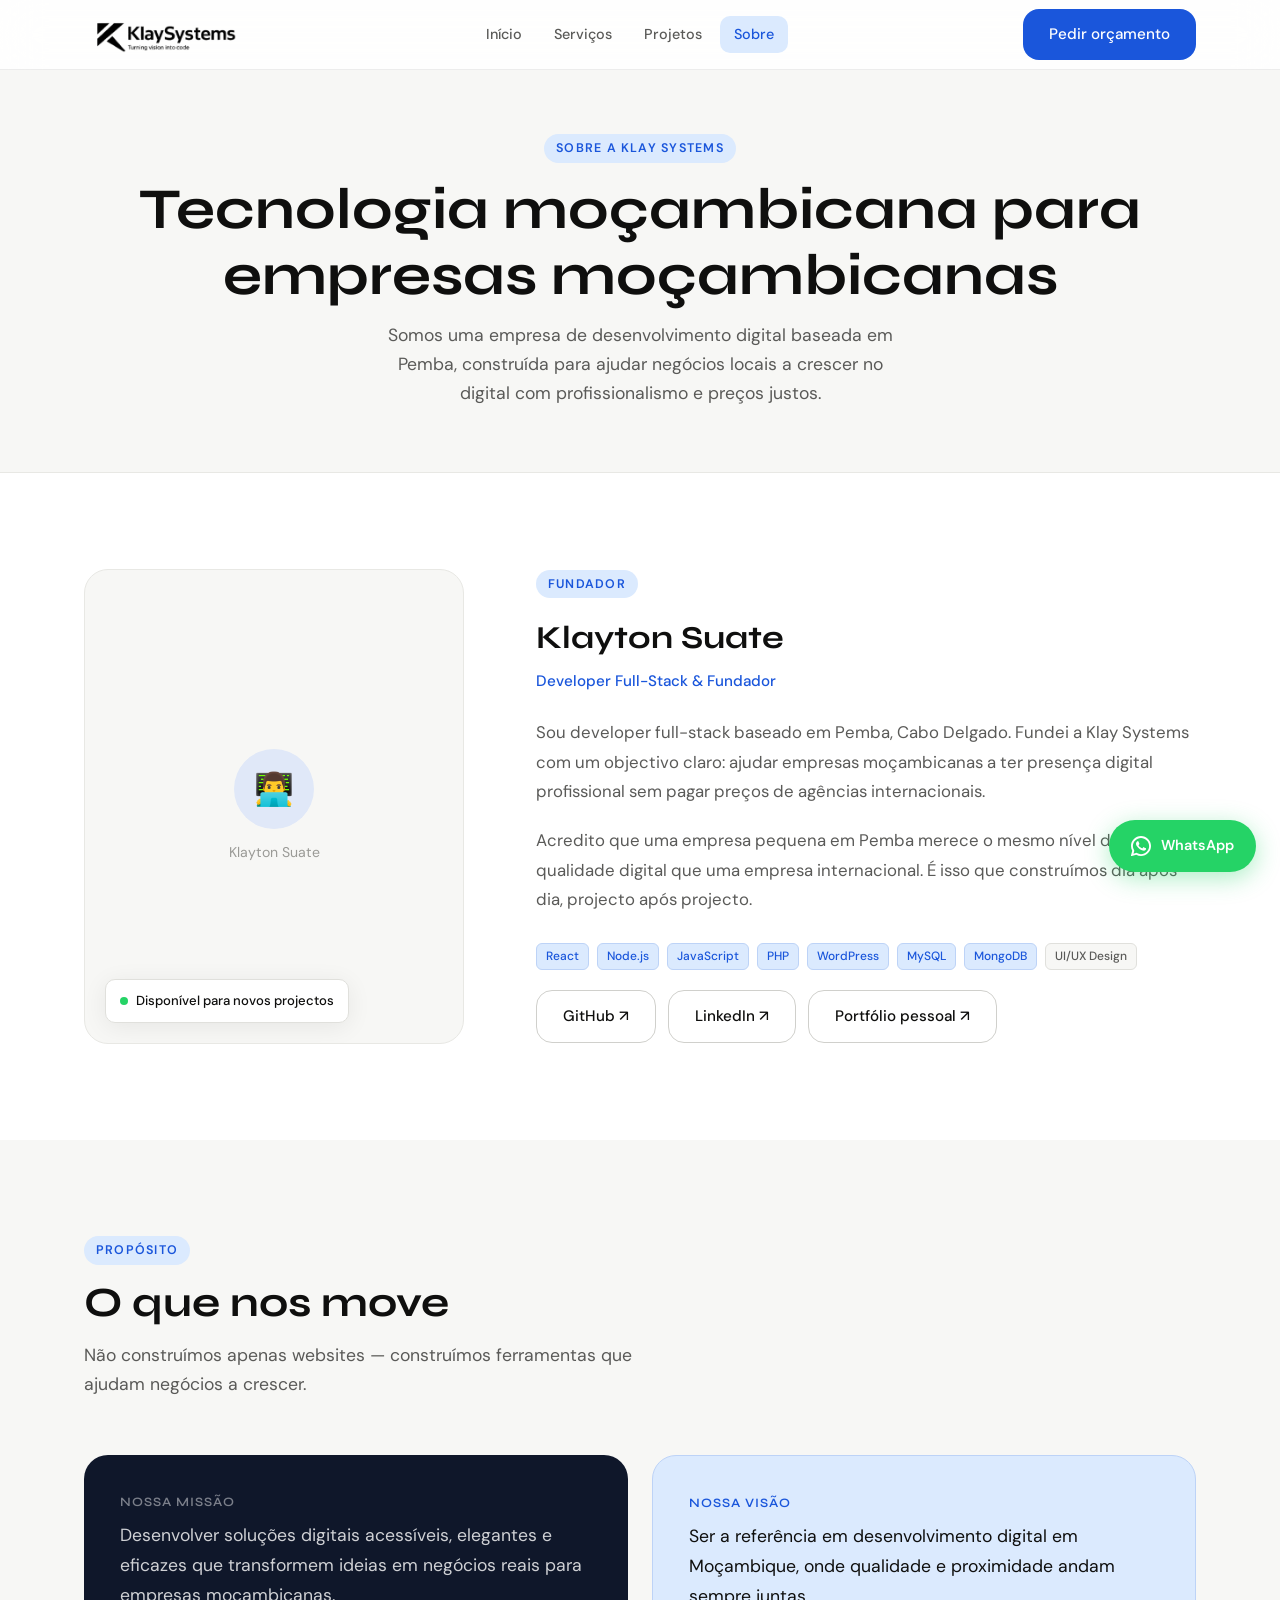
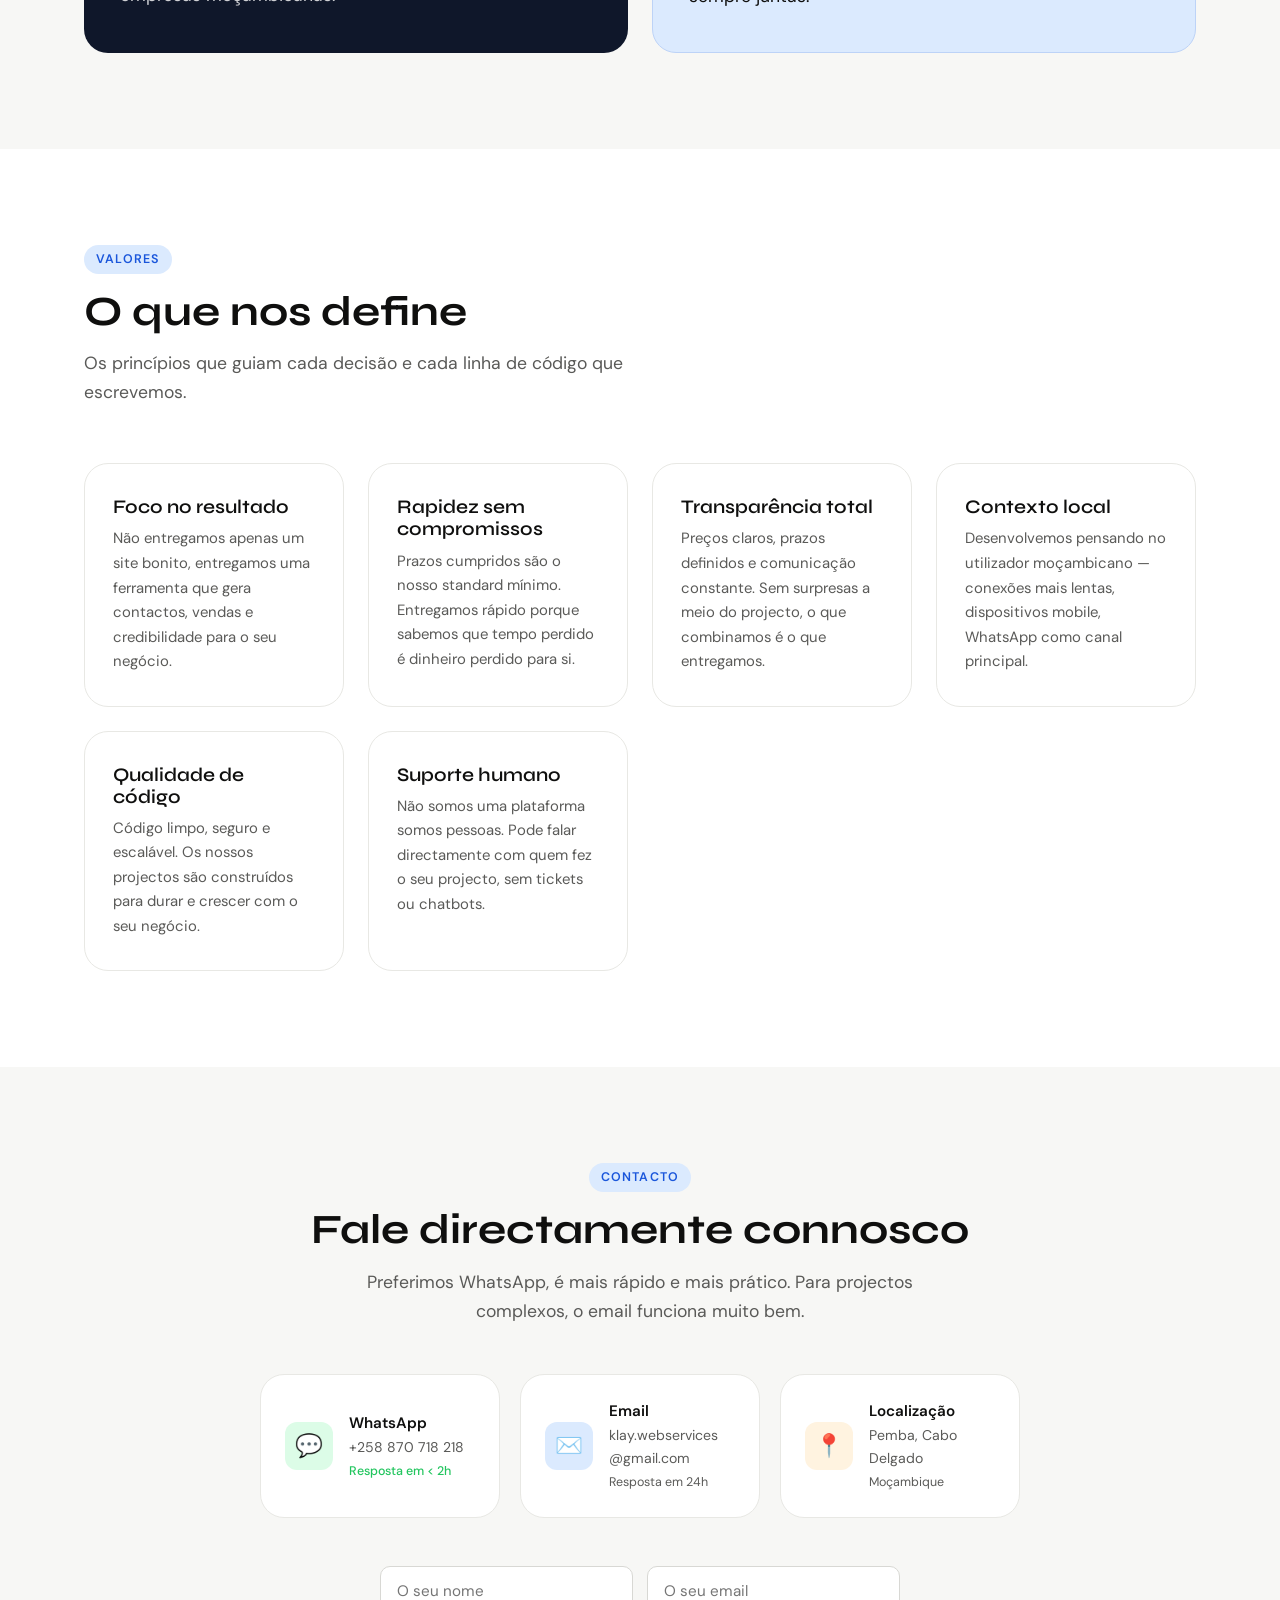
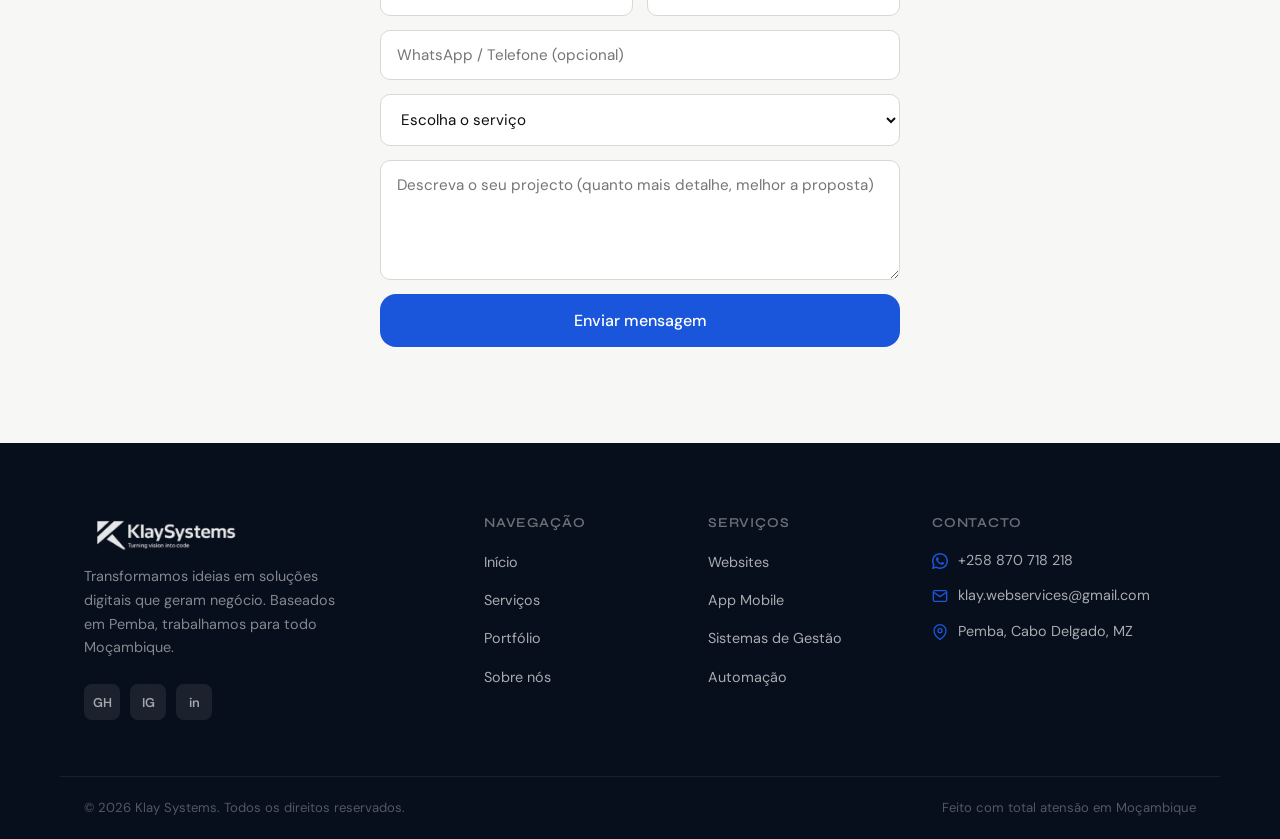
==== commit 9b2d662d: "Update sobre.html Remover emogies" ====
--- a/sobre.html
+++ b/sobre.html
@@ -265,32 +265,26 @@
 
     <div class="values-grid">
       <div class="value-card reveal reveal-delay-1">
-        <div class="value-icon">🎯</div>
         <h3>Foco no resultado</h3>
         <p>Não entregamos apenas um site bonito, entregamos uma ferramenta que gera contactos, vendas e credibilidade para o seu negócio.</p>
       </div>
       <div class="value-card reveal reveal-delay-2">
-        <div class="value-icon">⚡</div>
         <h3>Rapidez sem compromissos</h3>
         <p>Prazos cumpridos são o nosso standard mínimo. Entregamos rápido porque sabemos que tempo perdido é dinheiro perdido para si.</p>
       </div>
       <div class="value-card reveal reveal-delay-3">
-        <div class="value-icon">🤝</div>
         <h3>Transparência total</h3>
         <p>Preços claros, prazos definidos e comunicação constante. Sem surpresas a meio do projecto, o que combinamos é o que entregamos.</p>
       </div>
       <div class="value-card reveal reveal-delay-1">
-        <div class="value-icon">🌍</div>
         <h3>Contexto local</h3>
         <p>Desenvolvemos pensando no utilizador moçambicano — conexões mais lentas, dispositivos mobile, WhatsApp como canal principal.</p>
       </div>
       <div class="value-card reveal reveal-delay-2">
-        <div class="value-icon">🔒</div>
         <h3>Qualidade de código</h3>
         <p>Código limpo, seguro e escalável. Os nossos projectos são construídos para durar e crescer com o seu negócio.</p>
       </div>
       <div class="value-card reveal reveal-delay-3">
-        <div class="value-icon">📞</div>
         <h3>Suporte humano</h3>
         <p>Não somos uma plataforma  somos pessoas. Pode falar directamente com quem fez o seu projecto, sem tickets ou chatbots.</p>
       </div>
